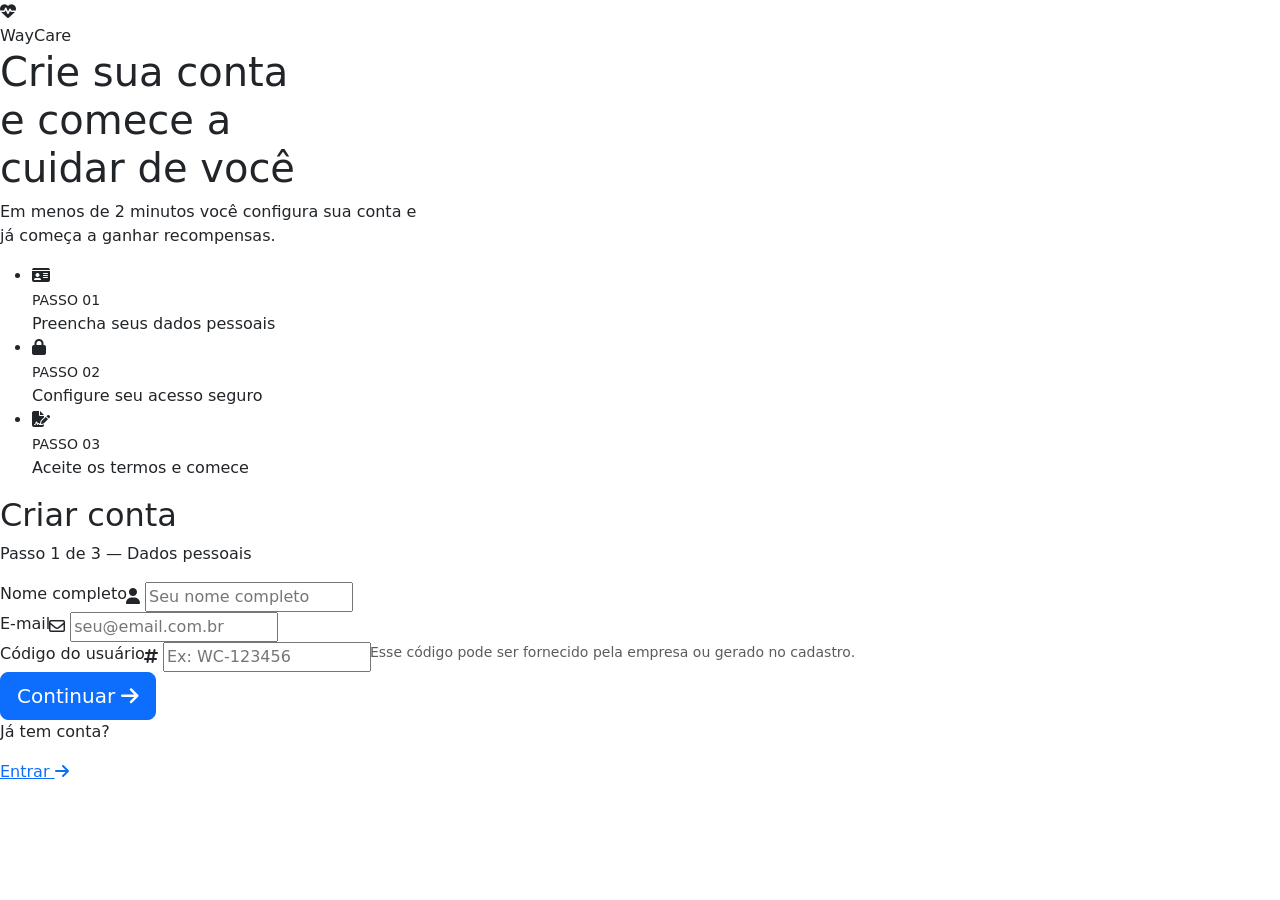
==== pages/cadastro.html @ 071fb41e "feat: adiciona páginas de login e cadastro" ====
<!DOCTYPE html>
<html lang="pt-BR">
<head>
    <meta charset="UTF-8" />
    <meta name="viewport" content="width=device-width, initial-scale=1.0" />
    <title>WayCare — Criar conta</title>

    <link rel="preconnect" href="https://fonts.googleapis.com" />
    <link rel="preconnect" href="https://fonts.gstatic.com" crossorigin />
    <link href="https://fonts.googleapis.com/css2?family=Roboto:wght@400;500;700&display=swap" rel="stylesheet" />

    <link href="https://cdn.jsdelivr.net/npm/bootstrap@5.3.3/dist/css/bootstrap.min.css" rel="stylesheet" />
    <link rel="stylesheet" href="https://cdnjs.cloudflare.com/ajax/libs/font-awesome/6.5.0/css/all.min.css" />

    <link rel="stylesheet" href="css/global.css" />
    <link rel="stylesheet" href="css/auth.css" />
</head>
<body class="auth-body">
    <div class="auth-layout">
        <!-- PAINEL ESQUERDO -->
        <aside class="auth-hero">
            <!-- Logo -->
            <div class="auth-hero-logo">
                <div class="auth-logo-icon">
                    <i class="fa-solid fa-heart-pulse"></i>
                </div>
                <div class="auth-logo-text">
                    <span class="auth-logo-name">WayCare</span>
                </div>
            </div>
            <!-- Conteúdo área verde -->
            <div class="auth-hero-content">
                <h1 class="auth-hero-title">
                    Crie sua conta<br>
                    e comece a<br>
                    cuidar de você
                </h1>
                <p class="auth-hero-subtitle">
                    Em menos de 2 minutos você configura sua conta e<br>
                    já começa a ganhar recompensas.
                </p>

                <ul class="auth-hero-features auth-steps">
                    <li class="active">
                        <div class="auth-feature-icon">
                            <i class="fa-solid fa-id-card"></i>
                        </div>
                        <span>
                            <small>PASSO 01</small><br>
                            Preencha seus dados pessoais
                        </span>
                    </li>
                    <li>
                        <div class="auth-feature-icon">
                            <i class="fa-solid fa-lock"></i>
                        </div>
                        <span>
                            <small>PASSO 02</small><br>
                            Configure seu acesso seguro
                        </span>
                    </li>
                    <li>
                        <div class="auth-feature-icon">
                            <i class="fa-solid fa-file-signature"></i>
                        </div>
                        <span>
                            <small>PASSO 03</small><br>
                            Aceite os termos e comece
                        </span>
                    </li>
                </ul>
            </div>
            <!-- Círculos decorativos -->
            <div class="auth-hero-circle auth-hero-circle--1"></div>
            <div class="auth-hero-circle auth-hero-circle--2"></div>
        </aside>

        <!-- FORMULÁRIO -->
        <main class="auth-form-panel">
            <div class="auth-form-wrapper">

                <div class="auth-form-header">
                    <h2 class="auth-form-title">Criar conta</h2>
                    <p class="auth-form-subtitle">Passo 1 de 3 — Dados pessoais</p>
                </div>
                <!-- Barra de progresso -->
                <div class="auth-progress">
                    <div class="auth-progress-bar active"></div>
                    <div class="auth-progress-bar"></div>
                    <div class="auth-progress-bar"></div>
                </div>
                <form class="auth-form" novalidate>
                    <!-- Nome completo -->
                    <div class="input-group">
                        <label class="input-label" for="cadastro-nome">Nome completo</label>
                        <div class="input-icon-wrapper">
                            <i class="fa-solid fa-user input-icon"></i>
                            <input type="text" id="cadastro-nome" class="input-field input-with-icon"
                                placeholder="Seu nome completo" autocomplete="name" required />
                        </div>
                    </div>
                    <!-- E-mail -->
                    <div class="input-group">
                        <label class="input-label" for="cadastro-email">E-mail</label>
                        <div class="input-icon-wrapper">
                            <i class="fa-regular fa-envelope input-icon"></i>
                            <input type="email" id="cadastro-email" class="input-field input-with-icon"
                                placeholder="seu@email.com.br" autocomplete="email" required />
                        </div>
                    </div>
                    <!-- Código do usuário -->
                    <div class="input-group">
                        <label class="input-label" for="cadastro-codigo">Código do usuário</label>
                        <div class="input-icon-wrapper">
                            <i class="fa-solid fa-hashtag input-icon"></i>
                            <input type="text" id="cadastro-codigo" class="input-field input-with-icon"
                                placeholder="Ex: WC-123456" required />
                        </div>
                        <small class="text-muted text-sm">
                            Esse código pode ser fornecido pela empresa ou gerado no cadastro.
                        </small>
                    </div>
                    <!-- Botão continuar -->
                    <button type="submit" class="btn btn-primary btn-block btn-lg auth-submit-btn">
                        Continuar
                        <i class="fa-solid fa-arrow-right"></i>
                    </button>
                    <!-- Link login -->
                    <div class="auth-footer-text">
                        <p>Já tem conta?</p>
                        <a href="login.html" class="auth-link auth-link-bold">
                            Entrar
                            <i class="fa-solid fa-arrow-right"></i>
                        </a>
                    </div>
                </form>
            </div>
        </main>
    </div>

    <script src="https://cdn.jsdelivr.net/npm/bootstrap@5.3.3/dist/js/bootstrap.bundle.min.js"></script>
</body>
</html>
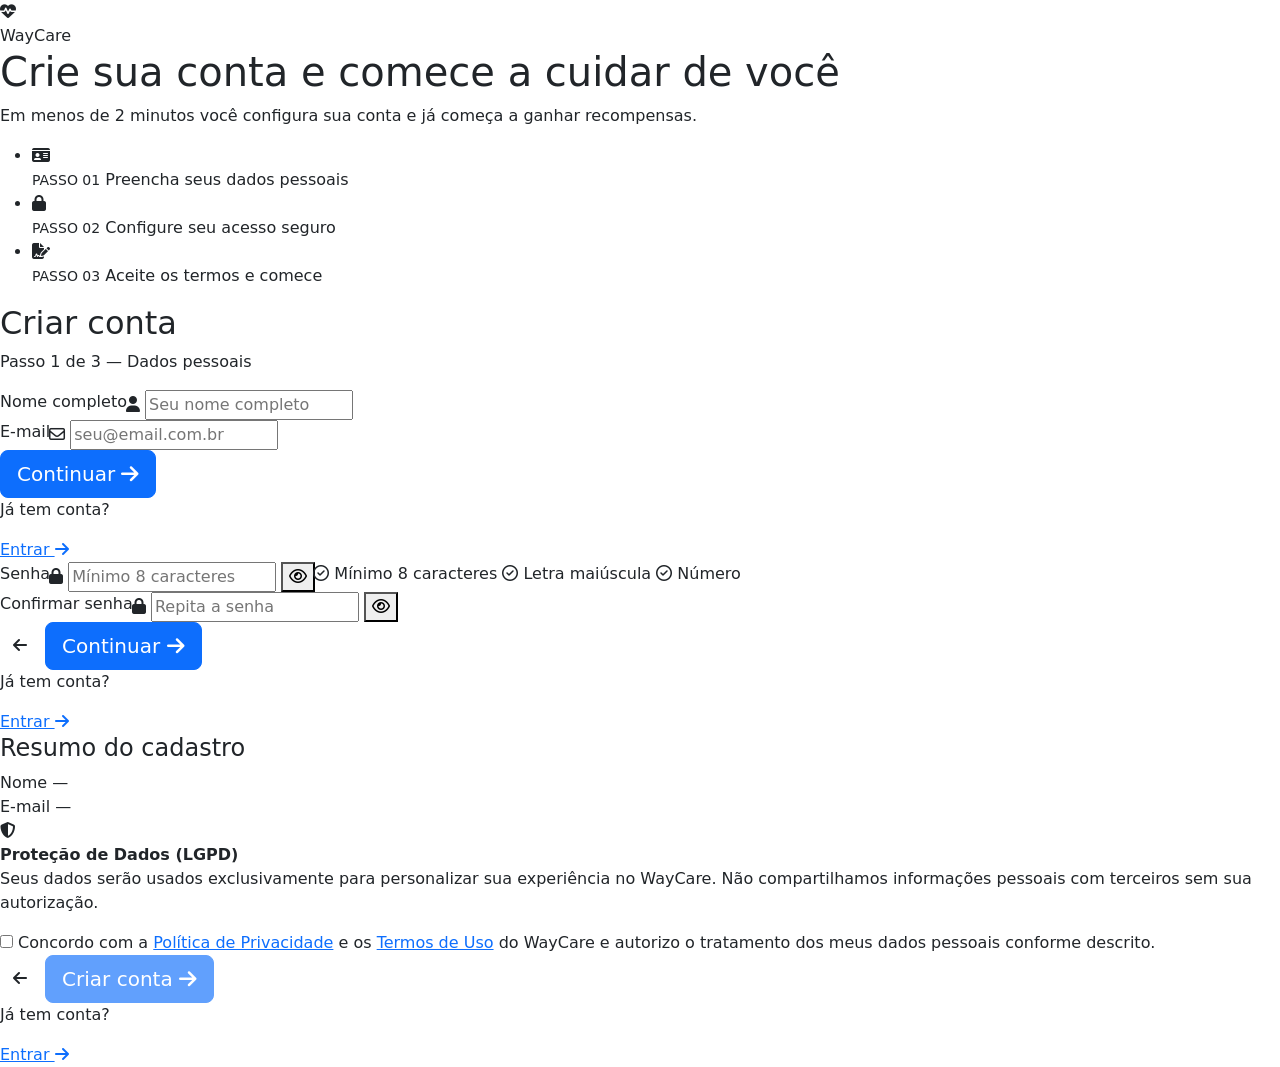
==== commit d47d476b: "feat: adiciona fluxo completo de cadastro com 3 passos" ====
--- a/pages/cadastro.html
+++ b/pages/cadastro.html
@@ -31,42 +31,40 @@
             <!-- Conteúdo área verde -->
             <div class="auth-hero-content">
                 <h1 class="auth-hero-title">
-                    Crie sua conta<br>
-                    e comece a<br>
-                    cuidar de você
+                    Crie sua conta e comece a cuidar de você
                 </h1>
                 <p class="auth-hero-subtitle">
-                    Em menos de 2 minutos você configura sua conta e<br>
-                    já começa a ganhar recompensas.
+                    Em menos de 2 minutos você configura sua conta e já começa a ganhar recompensas.
                 </p>
 
+                <!-- Passos no painel esquerdo -->
                 <ul class="auth-hero-features auth-steps">
-                    <li class="active">
+                    <li class="auth-step-item active" id="hero-step-1">
                         <div class="auth-feature-icon">
                             <i class="fa-solid fa-id-card"></i>
                         </div>
-                        <span>
-                            <small>PASSO 01</small><br>
-                            Preencha seus dados pessoais
-                        </span>
+                        <div class="auth-step-text">
+                            <small>PASSO 01</small>
+                            <span>Preencha seus dados pessoais</span>
+                        </div>
                     </li>
-                    <li>
+                    <li class="auth-step-item" id="hero-step-2">
                         <div class="auth-feature-icon">
                             <i class="fa-solid fa-lock"></i>
                         </div>
-                        <span>
-                            <small>PASSO 02</small><br>
-                            Configure seu acesso seguro
-                        </span>
+                        <div class="auth-step-text">
+                            <small>PASSO 02</small>
+                            <span>Configure seu acesso seguro</span>
+                        </div>
                     </li>
-                    <li>
+                    <li class="auth-step-item" id="hero-step-3">
                         <div class="auth-feature-icon">
                             <i class="fa-solid fa-file-signature"></i>
                         </div>
-                        <span>
-                            <small>PASSO 03</small><br>
-                            Aceite os termos e comece
-                        </span>
+                        <div class="auth-step-text">
+                            <small>PASSO 03</small>
+                            <span>Aceite os termos e comece</span>
+                        </div>
                     </li>
                 </ul>
             </div>
@@ -79,65 +77,330 @@
         <main class="auth-form-panel">
             <div class="auth-form-wrapper">
 
+                <!-- Cabeçalho dinâmico -->
                 <div class="auth-form-header">
                     <h2 class="auth-form-title">Criar conta</h2>
-                    <p class="auth-form-subtitle">Passo 1 de 3 — Dados pessoais</p>
+                    <p class="auth-form-subtitle" id="step-subtitle">Passo 1 de 3 — Dados pessoais</p>
                 </div>
                 <!-- Barra de progresso -->
                 <div class="auth-progress">
-                    <div class="auth-progress-bar active"></div>
-                    <div class="auth-progress-bar"></div>
-                    <div class="auth-progress-bar"></div>
-                </div>
-                <form class="auth-form" novalidate>
-                    <!-- Nome completo -->
+                    <div class="auth-progress-bar active" id="progress-1"></div>
+                    <div class="auth-progress-bar" id="progress-2"></div>
+                    <div class="auth-progress-bar" id="progress-3"></div>
+                </div>
+
+                <!-- PASSO 1 - Dados pessoais -->
+                <div class="cadastro-step active" id="step-1">
+                    <!-- Input de nome -->
                     <div class="input-group">
                         <label class="input-label" for="cadastro-nome">Nome completo</label>
                         <div class="input-icon-wrapper">
                             <i class="fa-solid fa-user input-icon"></i>
                             <input type="text" id="cadastro-nome" class="input-field input-with-icon"
-                                placeholder="Seu nome completo" autocomplete="name" required />
-                        </div>
-                    </div>
-                    <!-- E-mail -->
+                                placeholder="Seu nome completo" autocomplete="name" />
+                        </div>
+                    </div>
+                    <!-- Input de e-mail -->
                     <div class="input-group">
                         <label class="input-label" for="cadastro-email">E-mail</label>
                         <div class="input-icon-wrapper">
                             <i class="fa-regular fa-envelope input-icon"></i>
                             <input type="email" id="cadastro-email" class="input-field input-with-icon"
-                                placeholder="seu@email.com.br" autocomplete="email" required />
-                        </div>
-                    </div>
-                    <!-- Código do usuário -->
-                    <div class="input-group">
-                        <label class="input-label" for="cadastro-codigo">Código do usuário</label>
-                        <div class="input-icon-wrapper">
-                            <i class="fa-solid fa-hashtag input-icon"></i>
-                            <input type="text" id="cadastro-codigo" class="input-field input-with-icon"
-                                placeholder="Ex: WC-123456" required />
-                        </div>
-                        <small class="text-muted text-sm">
-                            Esse código pode ser fornecido pela empresa ou gerado no cadastro.
-                        </small>
-                    </div>
-                    <!-- Botão continuar -->
-                    <button type="submit" class="btn btn-primary btn-block btn-lg auth-submit-btn">
+                                placeholder="seu@email.com.br" autocomplete="email" />
+                        </div>
+                    </div>
+
+                    <button type="button" class="btn btn-primary btn-block btn-lg auth-submit-btn" id="btn-step-1">
                         Continuar
                         <i class="fa-solid fa-arrow-right"></i>
                     </button>
-                    <!-- Link login -->
+
                     <div class="auth-footer-text">
                         <p>Já tem conta?</p>
                         <a href="login.html" class="auth-link auth-link-bold">
-                            Entrar
+                            Entrar <i class="fa-solid fa-arrow-right"></i>
+                        </a>
+                    </div>
+
+                </div>
+
+                <!-- PASSO 2 - Acesso seguro -->
+                <div class="cadastro-step" id="step-2">
+
+                    <!-- Input de senha -->
+                    <div class="input-group">
+                        <label class="input-label" for="cadastro-senha">Senha</label>
+                        <div class="input-icon-wrapper">
+                            <i class="fa-solid fa-lock input-icon"></i>
+                            <input type="password" id="cadastro-senha"
+                                class="input-field input-with-icon input-with-icon-right"
+                                placeholder="Mínimo 8 caracteres" autocomplete="new-password" />
+                            <button type="button" class="input-toggle-password" aria-label="Mostrar senha">
+                                <i class="fa-regular fa-eye"></i>
+                            </button>
+                        </div>
+
+                        <!-- Indicador de força da senha -->
+                        <div class="password-strength">
+                            <div class="password-strength-bars">
+                                <div class="strength-bar" id="bar-1"></div>
+                                <div class="strength-bar" id="bar-2"></div>
+                                <div class="strength-bar" id="bar-3"></div>
+                            </div>
+                            <span class="password-strength-label" id="strength-label"></span>
+                        </div>
+
+                        <!-- Critérios da senha -->
+                        <div class="password-criteria">
+                            <span class="criteria-item" id="criteria-length">
+                                <i class="fa-regular fa-circle-check"></i> Mínimo 8 caracteres
+                            </span>
+                            <span class="criteria-item" id="criteria-upper">
+                                <i class="fa-regular fa-circle-check"></i> Letra maiúscula
+                            </span>
+                            <span class="criteria-item" id="criteria-number">
+                                <i class="fa-regular fa-circle-check"></i> Número
+                            </span>
+                        </div>
+                    </div>
+
+                    <!-- Input de confirmação de senha -->
+                    <div class="input-group">
+                        <label class="input-label" for="cadastro-confirma-senha">Confirmar senha</label>
+                        <div class="input-icon-wrapper">
+                            <i class="fa-solid fa-lock input-icon"></i>
+                            <input type="password" id="cadastro-confirma-senha"
+                                class="input-field input-with-icon input-with-icon-right"
+                                placeholder="Repita a senha" autocomplete="new-password" />
+                            <button type="button" class="input-toggle-password" aria-label="Mostrar senha">
+                                <i class="fa-regular fa-eye"></i>
+                            </button>
+                        </div>
+                        <span class="password-match-msg" id="match-msg"></span>
+                    </div>
+
+                    <div class="auth-btn-row">
+                        <button type="button" class="btn btn-ghost auth-back-btn" id="btn-back-1">
+                            <i class="fa-solid fa-arrow-left"></i>
+                        </button>
+                        <button type="button" class="btn btn-primary btn-lg auth-submit-btn auth-submit-flex"
+                            id="btn-step-2">
+                            Continuar
                             <i class="fa-solid fa-arrow-right"></i>
+                        </button>
+                    </div>
+
+                    <div class="auth-footer-text">
+                        <p>Já tem conta?</p>
+                        <a href="login.html" class="auth-link auth-link-bold">
+                            Entrar <i class="fa-solid fa-arrow-right"></i>
                         </a>
                     </div>
-                </form>
+
+                </div>
+
+                <!-- PASSO 3 - Confirmação e LGPD -->
+                <div class="cadastro-step" id="step-3">
+
+                    <!-- Resumo dos dados -->
+                    <div class="cadastro-resumo">
+                        <h4 class="cadastro-resumo-title">Resumo do cadastro</h4>
+                        <div class="resumo-row">
+                            <span class="resumo-label">Nome</span>
+                            <span class="resumo-value" id="resumo-nome">—</span>
+                        </div>
+                        <div class="resumo-row">
+                            <span class="resumo-label">E-mail</span>
+                            <span class="resumo-value" id="resumo-email">—</span>
+                        </div>
+                    </div>
+
+                    <!-- Aviso LGPD -->
+                    <div class="cadastro-lgpd">
+                        <div class="lgpd-icon">
+                            <i class="fa-solid fa-shield-halved"></i>
+                        </div>
+                        <div class="lgpd-text">
+                            <strong>Proteção de Dados (LGPD)</strong>
+                            <p>Seus dados serão usados exclusivamente para personalizar sua experiência no WayCare.
+                                Não compartilhamos informações pessoais com terceiros sem sua autorização.</p>
+                        </div>
+                    </div>
+
+                    <!-- Checkbox de aceite -->
+                    <label class="checkbox-group">
+                        <input type="checkbox" id="aceite-termos" />
+                        <span class="text-sm">
+                            Concordo com a <a href="#" class="auth-link">Política de Privacidade</a>
+                            e os <a href="#" class="auth-link">Termos de Uso</a>
+                            do WayCare e autorizo o tratamento dos meus dados pessoais conforme descrito.
+                        </span>
+                    </label>
+
+                    <div class="auth-btn-row">
+                        <button type="button" class="btn btn-ghost auth-back-btn" id="btn-back-2">
+                            <i class="fa-solid fa-arrow-left"></i>
+                        </button>
+                        <button type="button" class="btn btn-primary btn-lg auth-submit-btn auth-submit-flex"
+                            id="btn-criar-conta" disabled>
+                            Criar conta
+                            <i class="fa-solid fa-arrow-right"></i>
+                        </button>
+                    </div>
+
+                    <div class="auth-footer-text">
+                        <p>Já tem conta?</p>
+                        <a href="login.html" class="auth-link auth-link-bold">
+                            Entrar <i class="fa-solid fa-arrow-right"></i>
+                        </a>
+                    </div>
+                </div>
             </div>
         </main>
     </div>
 
     <script src="https://cdn.jsdelivr.net/npm/bootstrap@5.3.3/dist/js/bootstrap.bundle.min.js"></script>
+    <script>
+        // Subtítulos de cada passo
+        const subtitles = [
+            'Passo 1 de 3 — Dados pessoais',
+            'Passo 2 de 3 — Acesso',
+            'Passo 3 de 3 — Confirmação'
+        ];
+
+        // Navega entre os passos
+        function irParaPasso(de, para) {
+            document.getElementById(`step-${de}`).classList.remove('active');
+            document.getElementById(`step-${para}`).classList.add('active');
+
+            document.getElementById('step-subtitle').textContent = subtitles[para - 1];
+
+            // Atualiza as barras de progresso
+            for (let i = 1; i <= 3; i++) {
+                const bar = document.getElementById(`progress-${i}`);
+                i <= para ? bar.classList.add('active') : bar.classList.remove('active');
+            }
+
+            // Atualiza os passos no painel esquerdo
+            for (let i = 1; i <= 3; i++) {
+                const heroStep = document.getElementById(`hero-step-${i}`);
+                i <= para ? heroStep.classList.add('active') : heroStep.classList.remove('active');
+            }
+        }
+
+        // Passo 1 -> 2
+        document.getElementById('btn-step-1').addEventListener('click', () => {
+            const nome = document.getElementById('cadastro-nome').value.trim();
+            const email = document.getElementById('cadastro-email').value.trim();
+            if (!nome || !email) {
+                alert('Por favor, preencha todos os campos.');
+                return;
+            }
+            irParaPasso(1, 2);
+        });
+
+        // Passo 2 -> 3
+        document.getElementById('btn-step-2').addEventListener('click', () => {
+            const senha = document.getElementById('cadastro-senha').value;
+            const confirma = document.getElementById('cadastro-confirma-senha').value;
+            if (senha.length < 8) {
+                alert('A senha deve ter no mínimo 8 caracteres.');
+                return;
+            }
+            if (senha !== confirma) {
+                alert('As senhas não coincidem.');
+                return;
+            }
+
+            // Preenche o resumo com os dados do passo 1
+            document.getElementById('resumo-nome').textContent =
+                document.getElementById('cadastro-nome').value.trim();
+            document.getElementById('resumo-email').textContent =
+                document.getElementById('cadastro-email').value.trim();
+
+            irParaPasso(2, 3);
+        });
+
+        // Voltar: passo 2 -> 1
+        document.getElementById('btn-back-1').addEventListener('click', () => {
+            irParaPasso(2, 1);
+        });
+
+        // Voltar: passo 3 -> 2
+        document.getElementById('btn-back-2').addEventListener('click', () => {
+            irParaPasso(3, 2);
+        });
+
+        // Toggle visibilidade das senhas
+        document.querySelectorAll('.input-toggle-password').forEach(btn => {
+            btn.addEventListener('click', () => {
+                const input = btn.closest('.input-icon-wrapper').querySelector('input');
+                const icon = btn.querySelector('i');
+                if (input.type === 'password') {
+                    input.type = 'text';
+                    icon.classList.replace('fa-eye', 'fa-eye-slash');
+                } else {
+                    input.type = 'password';
+                    icon.classList.replace('fa-eye-slash', 'fa-eye');
+                }
+            });
+        });
+
+        // Indicador de força da senha
+        document.getElementById('cadastro-senha').addEventListener('input', function () {
+            const val = this.value;
+            const temTamanho = val.length >= 8;
+            const temMaiuscula = /[A-Z]/.test(val);
+            const temNumero = /[0-9]/.test(val);
+
+            atualizarCriteria('criteria-length', temTamanho);
+            atualizarCriteria('criteria-upper', temMaiuscula);
+            atualizarCriteria('criteria-number', temNumero);
+
+            const pontos = [temTamanho, temMaiuscula, temNumero].filter(Boolean).length;
+            const labels = ['', 'Fraca', 'Média', 'Forte'];
+            const classes = ['', 'weak', 'medium', 'strong'];
+
+            document.getElementById('strength-label').textContent = pontos > 0 ? labels[pontos] : '';
+
+            for (let i = 1; i <= 3; i++) {
+                const bar = document.getElementById(`bar-${i}`);
+                bar.className = 'strength-bar';
+                if (i <= pontos) bar.classList.add(classes[pontos]);
+            }
+        });
+
+        function atualizarCriteria(id, valido) {
+            const el = document.getElementById(id);
+            const icon = el.querySelector('i');
+            if (valido) {
+                el.classList.add('valid');
+                icon.className = 'fa-solid fa-circle-check';
+            } else {
+                el.classList.remove('valid');
+                icon.className = 'fa-regular fa-circle-check';
+            }
+        }
+
+        // Verificar se senhas coincidem
+        document.getElementById('cadastro-confirma-senha').addEventListener('input', function () {
+            const senha = document.getElementById('cadastro-senha').value;
+            const msg = document.getElementById('match-msg');
+            if (this.value && this.value === senha) {
+                msg.textContent = '✓ Senhas coincidem';
+                msg.className = 'password-match-msg match-ok';
+            } else if (this.value) {
+                msg.textContent = '✗ Senhas não coincidem';
+                msg.className = 'password-match-msg match-error';
+            } else {
+                msg.textContent = '';
+            }
+        });
+
+        // Habilita botão criar conta só com checkbox marcado
+        document.getElementById('aceite-termos').addEventListener('change', function () {
+            document.getElementById('btn-criar-conta').disabled = !this.checked;
+        });
+    </script>
 </body>
 </html>
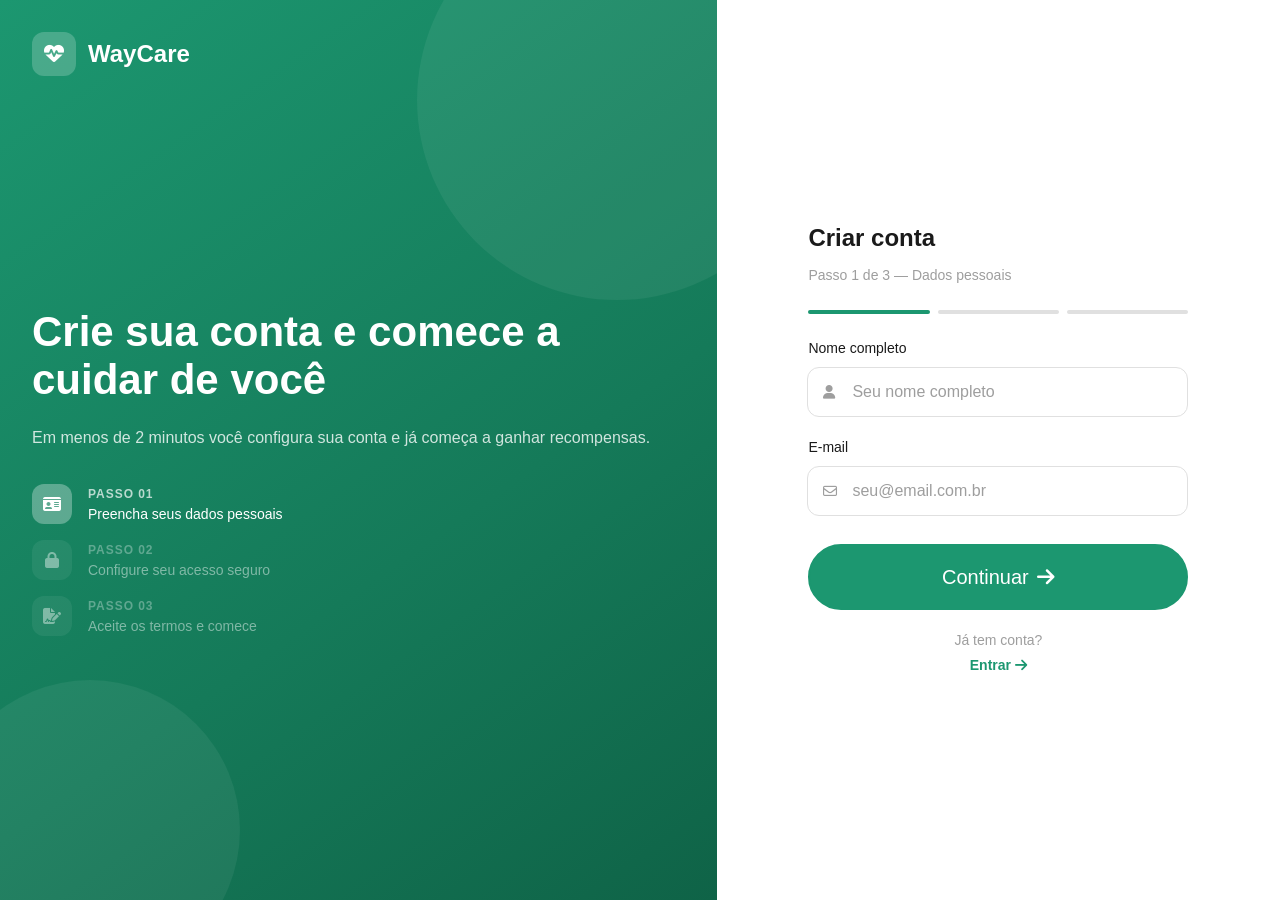
==== commit c0f8bcbf: "fix: corrige chamada do css das páginas de login e cadastro" ====
--- a/pages/cadastro.html
+++ b/pages/cadastro.html
@@ -12,8 +12,8 @@
     <link href="https://cdn.jsdelivr.net/npm/bootstrap@5.3.3/dist/css/bootstrap.min.css" rel="stylesheet" />
     <link rel="stylesheet" href="https://cdnjs.cloudflare.com/ajax/libs/font-awesome/6.5.0/css/all.min.css" />
 
-    <link rel="stylesheet" href="css/global.css" />
-    <link rel="stylesheet" href="css/auth.css" />
+    <link rel="stylesheet" href="../css/global.css" />
+    <link rel="stylesheet" href="../css/auth.css" />
 </head>
 <body class="auth-body">
     <div class="auth-layout">
--- a/css/global.css
+++ b/css/global.css
@@ -0,0 +1,708 @@
+/* WAYCARE — Global CSS
+   Design System: variáveis, reset, tipografia e componentes */
+
+/* 1. VARIÁVEIS (Design System) */
+:root {
+  /* Cores principais */
+  --color-primary: #1c9770;
+  --color-primary-dark: #157a59;
+  --color-primary-light: #e8f5f1;
+
+  --color-secondary: #93CB52;
+  --color-accent-1: #7AD180;
+  --color-accent-2: #7AD1C3;
+
+  /* Neutros */
+  --color-white: #ffffff;
+  --color-bg: #f5f5f5;
+  --color-surface: #ffffff;
+  --color-border: #e0e0e0;
+
+  --color-text-primary: #1a1a1a;
+  --color-text-secondary: #555555;
+  --color-text-muted: #9e9e9e;
+
+  /* Feedback */
+  --color-success: #1c9770;
+  --color-warning: #f5a623;
+  --color-error: #e53935;
+  --color-info: #2196f3;
+
+  /* Health Coins */
+  --color-hc: #f5a623;
+
+  /* Tipografia */
+  --font-primary: 'Roboto', sans-serif;
+  --font-size-xs: 12px;
+  --font-size-sm: 14px;
+  --font-size-base: 16px;
+  --font-size-md: 20px;
+  --font-size-lg: 24px;
+  --font-size-xl: 32px;
+
+  --font-weight-regular: 400;
+  --font-weight-medium: 500;
+  --font-weight-bold: 700;
+
+  --line-height-tight: 1.2;
+  --line-height-base: 1.5;
+  --line-height-loose: 1.75;
+
+  /* Espaçamento */
+  --space-1: 4px;
+  --space-2: 8px;
+  --space-3: 12px;
+  --space-4: 16px;
+  --space-5: 20px;
+  --space-6: 24px;
+  --space-8: 32px;
+  --space-10: 40px;
+  --space-12: 48px;
+  --space-16: 64px;
+
+  /* Bordas */
+  --radius-sm: 6px;
+  --radius-md: 12px;
+  --radius-lg: 16px;
+  --radius-xl: 24px;
+  --radius-full: 9999px;
+
+  /* Sombras */
+  --shadow-sm: 0 1px 3px rgba(0,0,0,0.08);
+  --shadow-md: 0 4px 12px rgba(0,0,0,0.10);
+  --shadow-lg: 0 8px 24px rgba(0,0,0,0.12);
+
+  /* Transições */
+  --transition-fast: 0.15s ease;
+  --transition-normal: 0.25s ease;
+  --transition-slow: 0.4s ease;
+
+  /* Layout */
+  --sidebar-width: 220px;
+  --topbar-height: 64px;
+  --content-max: 1200px;
+}
+
+/* RESET & BASE */
+
+*, *::before, *::after {
+  box-sizing: border-box;
+  margin: 0;
+  padding: 0;
+}
+
+html {
+  font-size: var(--font-size-base);
+  scroll-behavior: smooth;
+  -webkit-text-size-adjust: 100%;
+}
+
+body {
+  font-family: var(--font-primary);
+  font-size: var(--font-size-base);
+  font-weight: var(--font-weight-regular);
+  color: var(--color-text-primary);
+  background-color: var(--color-bg);
+  line-height: var(--line-height-base);
+  -webkit-font-smoothing: antialiased;
+  -moz-osx-font-smoothing: grayscale;
+}
+
+a {
+  color: var(--color-primary);
+  text-decoration: none;
+  transition: color var(--transition-fast);
+}
+
+a:hover {
+  color: var(--color-primary-dark);
+}
+
+img, svg {
+  display: block;
+  max-width: 100%;
+}
+
+ul, ol {
+  list-style: none;
+}
+
+button, input, select, textarea {
+  font-family: inherit;
+  font-size: inherit;
+  outline: none;
+  border: none;
+  background: none;
+}
+
+button {
+  cursor: pointer;
+}
+
+/* TIPOGRAFIA */
+
+h1 { font-size: var(--font-size-xl);  font-weight: var(--font-weight-bold); line-height: var(--line-height-tight); }
+h2 { font-size: var(--font-size-lg);  font-weight: var(--font-weight-bold); line-height: var(--line-height-tight); }
+h3 { font-size: var(--font-size-md);  font-weight: var(--font-weight-bold); line-height: var(--line-height-tight); }
+h4 { font-size: var(--font-size-base);font-weight: var(--font-weight-bold); }
+h5 { font-size: var(--font-size-sm);  font-weight: var(--font-weight-medium); }
+
+p  { line-height: var(--line-height-base); color: var(--color-text-secondary); }
+
+.text-xs     { font-size: var(--font-size-xs); }
+.text-sm     { font-size: var(--font-size-sm); }
+.text-base   { font-size: var(--font-size-base); }
+.text-md     { font-size: var(--font-size-md); }
+.text-lg     { font-size: var(--font-size-lg); }
+.text-xl     { font-size: var(--font-size-xl); }
+
+.text-primary   { color: var(--color-primary); }
+.text-secondary { color: var(--color-text-secondary); }
+.text-muted     { color: var(--color-text-muted); }
+.text-white     { color: var(--color-white); }
+.text-warning   { color: var(--color-warning); }
+.text-error     { color: var(--color-error); }
+
+.font-regular { font-weight: var(--font-weight-regular); }
+.font-medium  { font-weight: var(--font-weight-medium); }
+.font-bold    { font-weight: var(--font-weight-bold); }
+
+/* LAYOUT UTILITÁRIOS */
+
+.container {
+  width: 100%;
+  max-width: var(--content-max);
+  margin: 0 auto;
+  padding: 0 var(--space-4);
+}
+
+.flex        { display: flex; }
+.flex-col    { flex-direction: column; }
+.items-center{ align-items: center; }
+.items-start { align-items: flex-start; }
+.justify-center  { justify-content: center; }
+.justify-between { justify-content: space-between; }
+.justify-end     { justify-content: flex-end; }
+.gap-1 { gap: var(--space-1); }
+.gap-2 { gap: var(--space-2); }
+.gap-3 { gap: var(--space-3); }
+.gap-4 { gap: var(--space-4); }
+.gap-6 { gap: var(--space-6); }
+.gap-8 { gap: var(--space-8); }
+
+.grid-2 { display: grid; grid-template-columns: repeat(2, 1fr); gap: var(--space-4); }
+.grid-3 { display: grid; grid-template-columns: repeat(3, 1fr); gap: var(--space-4); }
+
+.w-full  { width: 100%; }
+.h-full  { height: 100%; }
+
+/* COMPONENTES REUTILIZÁVEIS */
+
+/* Botões */
+.btn {
+  display: inline-flex;
+  align-items: center;
+  justify-content: center;
+  gap: var(--space-2);
+  padding: var(--space-3) var(--space-6);
+  border-radius: var(--radius-full);
+  font-weight: var(--font-weight-medium);
+  font-size: var(--font-size-base);
+  transition: all var(--transition-normal);
+  cursor: pointer;
+  white-space: nowrap;
+  min-height: 44px;
+}
+
+.btn-primary {
+  background-color: var(--color-primary);
+  color: var(--color-white);
+  border: 2px solid var(--color-primary);
+}
+
+.btn-primary:hover {
+  background-color: var(--color-primary-dark);
+  border-color: var(--color-primary-dark);
+  transform: translateY(-1px);
+  box-shadow: var(--shadow-md);
+}
+
+.btn-secondary {
+  background-color: transparent;
+  color: var(--color-primary);
+  border: 2px solid var(--color-primary);
+}
+
+.btn-secondary:hover {
+  background-color: var(--color-primary-light);
+}
+
+.btn-ghost {
+  background-color: transparent;
+  color: var(--color-text-secondary);
+  border: 2px solid var(--color-border);
+}
+
+.btn-ghost:hover {
+  background-color: var(--color-bg);
+  border-color: var(--color-text-secondary);
+}
+
+.btn-warning {
+  background-color: var(--color-warning);
+  color: var(--color-white);
+  border: 2px solid var(--color-warning);
+}
+
+.btn-warning:hover {
+  opacity: 0.9;
+  transform: translateY(-1px);
+}
+
+.btn-sm {
+  padding: var(--space-2) var(--space-4);
+  font-size: var(--font-size-sm);
+  min-height: 36px;
+}
+
+.btn-lg {
+  padding: var(--space-4) var(--space-8);
+  font-size: var(--font-size-md);
+}
+
+.btn-block {
+  width: 100%;
+}
+
+.btn:disabled {
+  opacity: 0.5;
+  cursor: not-allowed;
+  transform: none;
+}
+
+/* Cards */
+.card {
+  background-color: var(--color-surface);
+  border-radius: var(--radius-lg);
+  padding: var(--space-6);
+  box-shadow: var(--shadow-sm);
+  border: 1px solid var(--color-border);
+  transition: box-shadow var(--transition-normal);
+}
+
+.card:hover {
+  box-shadow: var(--shadow-md);
+}
+
+.card-mission {
+  background-color: var(--color-surface);
+  border-radius: var(--radius-lg);
+  padding: var(--space-5);
+  box-shadow: var(--shadow-sm);
+  border: 1px solid var(--color-border);
+  transition: all var(--transition-normal);
+}
+
+.card-mission.in-progress {
+  border-color: var(--color-warning);
+  background-color: #fffbf2;
+}
+
+.card-mission.completed {
+  border-color: var(--color-accent-1);
+  background-color: var(--color-primary-light);
+}
+
+/* Badges - Tags */
+.badge {
+  display: inline-flex;
+  align-items: center;
+  padding: var(--space-1) var(--space-3);
+  border-radius: var(--radius-full);
+  font-size: var(--font-size-xs);
+  font-weight: var(--font-weight-medium);
+  white-space: nowrap;
+}
+
+.badge-primary   { background-color: var(--color-primary-light); color: var(--color-primary); }
+.badge-secondary { background-color: #f0f8e8; color: #5a8a2a; }
+.badge-warning   { background-color: #fff3e0; color: #e65100; }
+.badge-info      { background-color: #e3f2fd; color: #1565c0; }
+.badge-error     { background-color: #ffebee; color: var(--color-error); }
+.badge-muted     { background-color: var(--color-bg); color: var(--color-text-muted); }
+
+/* Progress Bar */
+.progress-bar {
+  width: 100%;
+  height: 8px;
+  background-color: var(--color-border);
+  border-radius: var(--radius-full);
+  overflow: hidden;
+}
+
+.progress-fill {
+  height: 100%;
+  border-radius: var(--radius-full);
+  background-color: var(--color-primary);
+  transition: width var(--transition-slow);
+}
+
+.progress-fill.warning { background-color: var(--color-warning); }
+.progress-fill.success { background-color: var(--color-accent-1); }
+
+/* Health Coins chip */
+.hc-chip {
+  display: inline-flex;
+  align-items: center;
+  gap: var(--space-1);
+  background-color: #fff8ec;
+  color: var(--color-hc);
+  font-weight: var(--font-weight-bold);
+  font-size: var(--font-size-sm);
+  padding: var(--space-2) var(--space-3);
+  border-radius: var(--radius-full);
+}
+
+.hc-chip .hc-icon {
+  width: 16px;
+  height: 16px;
+  border-radius: 50%;
+  background-color: var(--color-hc);
+  display: inline-block;
+}
+
+/* Inputs */
+.input-group {
+  display: flex;
+  flex-direction: column;
+  gap: var(--space-2);
+}
+
+.input-label {
+  font-size: var(--font-size-sm);
+  font-weight: var(--font-weight-medium);
+  color: var(--color-text-primary);
+}
+
+.input-field {
+  width: 100%;
+  padding: var(--space-3) var(--space-4);
+  border: 1.5px solid var(--color-border);
+  border-radius: var(--radius-md);
+  font-size: var(--font-size-base);
+  color: var(--color-text-primary);
+  background-color: var(--color-white);
+  transition: border-color var(--transition-fast);
+  min-height: 44px;
+}
+
+.input-field:focus {
+  border-color: var(--color-primary);
+  box-shadow: 0 0 0 3px rgba(28, 151, 112, 0.12);
+}
+
+.input-field::placeholder {
+  color: var(--color-text-muted);
+}
+
+/* Checkbox */
+.checkbox-group {
+  display: flex;
+  align-items: flex-start;
+  gap: var(--space-3);
+  cursor: pointer;
+}
+
+.checkbox-group input[type="checkbox"] {
+  width: 20px;
+  height: 20px;
+  min-width: 20px;
+  border: 2px solid var(--color-border);
+  border-radius: var(--radius-sm);
+  appearance: none;
+  -webkit-appearance: none;
+  cursor: pointer;
+  transition: all var(--transition-fast);
+  background-color: var(--color-white);
+  position: relative;
+}
+
+.checkbox-group input[type="checkbox"]:checked {
+  background-color: var(--color-primary);
+  border-color: var(--color-primary);
+}
+
+.checkbox-group input[type="checkbox"]:checked::after {
+  content: '';
+  position: absolute;
+  left: 5px;
+  top: 2px;
+  width: 6px;
+  height: 10px;
+  border: 2px solid white;
+  border-top: none;
+  border-left: none;
+  transform: rotate(45deg);
+}
+
+/* Divisor */
+.divider {
+  width: 100%;
+  height: 1px;
+  background-color: var(--color-border);
+  margin: var(--space-4) 0;
+}
+
+/* Avatar */
+.avatar {
+  width: 40px;
+  height: 40px;
+  border-radius: 50%;
+  background-color: var(--color-primary);
+  color: var(--color-white);
+  display: flex;
+  align-items: center;
+  justify-content: center;
+  font-weight: var(--font-weight-bold);
+  font-size: var(--font-size-sm);
+  flex-shrink: 0;
+}
+
+.avatar-lg {
+  width: 64px;
+  height: 64px;
+  font-size: var(--font-size-md);
+}
+
+/* Sidebar Layout */
+.app-layout {
+  display: flex;
+  min-height: 100vh;
+}
+
+.sidebar {
+  width: var(--sidebar-width);
+  min-height: 100vh;
+  background-color: var(--color-surface);
+  border-right: 1px solid var(--color-border);
+  display: flex;
+  flex-direction: column;
+  position: fixed;
+  top: 0;
+  left: 0;
+  z-index: 100;
+  padding: var(--space-6) 0;
+}
+
+.sidebar-logo {
+  padding: 0 var(--space-6) var(--space-6);
+  border-bottom: 1px solid var(--color-border);
+  font-size: var(--font-size-lg);
+  font-weight: var(--font-weight-bold);
+  color: var(--color-primary);
+}
+
+.sidebar-nav {
+  flex: 1;
+  padding: var(--space-4) 0;
+}
+
+.nav-item {
+  display: flex;
+  align-items: center;
+  gap: var(--space-3);
+  padding: var(--space-3) var(--space-6);
+  color: var(--color-text-secondary);
+  font-size: var(--font-size-base);
+  font-weight: var(--font-weight-medium);
+  transition: all var(--transition-fast);
+  border-left: 3px solid transparent;
+  cursor: pointer;
+  text-decoration: none;
+}
+
+.nav-item:hover {
+  color: var(--color-primary);
+  background-color: var(--color-primary-light);
+}
+
+.nav-item.active {
+  color: var(--color-primary);
+  background-color: var(--color-primary-light);
+  border-left-color: var(--color-primary);
+}
+
+/* ÍCONES */
+
+.nav-icon {
+  width: 20px;
+  text-align: center;
+  font-size: 18px;
+  flex-shrink: 0;
+}
+
+.sidebar-user {
+  padding: var(--space-4) var(--space-6);
+  border-top: 1px solid var(--color-border);
+  display: flex;
+  align-items: center;
+  gap: var(--space-3);
+}
+
+.sidebar-user-info {
+  display: flex;
+  flex-direction: column;
+}
+
+.sidebar-user-name {
+  font-size: var(--font-size-sm);
+  font-weight: var(--font-weight-bold);
+  color: var(--color-text-primary);
+}
+
+.sidebar-user-level {
+  font-size: var(--font-size-xs);
+  color: var(--color-text-muted);
+}
+
+/* Área do Conteúdo Principal */
+.main-content {
+  flex: 1;
+  margin-left: var(--sidebar-width);
+  padding: var(--space-8);
+  min-height: 100vh;
+  background-color: var(--color-bg);
+}
+
+/* Topbar */
+.topbar {
+  display: flex;
+  align-items: center;
+  justify-content: space-between;
+  margin-bottom: var(--space-8);
+}
+
+.topbar-actions {
+  display: flex;
+  align-items: center;
+  gap: var(--space-4);
+}
+
+/* Notificação badge */
+.notif-btn {
+  position: relative;
+  width: 40px;
+  height: 40px;
+  border-radius: 50%;
+  background-color: var(--color-surface);
+  border: 1px solid var(--color-border);
+  display: flex;
+  align-items: center;
+  justify-content: center;
+  cursor: pointer;
+  transition: all var(--transition-fast);
+}
+
+.notif-btn:hover {
+  background-color: var(--color-bg);
+}
+
+.notif-btn i {
+  font-size: 18px;
+}
+
+.notif-dot {
+  position: absolute;
+  top: 6px;
+  right: 6px;
+  width: 8px;
+  height: 8px;
+  background-color: var(--color-error);
+  border-radius: 50%;
+  border: 2px solid var(--color-white);
+}
+
+/* Botão Flutuante inferior */
+.fab {
+  position: fixed;
+  bottom: var(--space-6);
+  right: var(--space-6);
+  width: 52px;
+  height: 52px;
+  border-radius: 50%;
+  background-color: var(--color-primary);
+  color: var(--color-white);
+  display: flex;
+  align-items: center;
+  justify-content: center;
+  box-shadow: var(--shadow-lg);
+  cursor: pointer;
+  transition: all var(--transition-normal);
+  z-index: 200;
+  border: none;
+}
+
+.fab i {
+  font-size: 22px;
+  font-weight: var(--font-weight-bold);
+}
+
+.fab:hover {
+  background-color: var(--color-primary-dark);
+  transform: scale(1.08);
+}
+
+/* Alerta - Card de Descoberta */
+.alert {
+  border-radius: var(--radius-lg);
+  padding: var(--space-5);
+  display: flex;
+  align-items: flex-start;
+  gap: var(--space-3);
+}
+
+.alert-warning { background-color: #fffde7; border-left: 4px solid var(--color-warning); }
+.alert-success { background-color: var(--color-primary-light); border-left: 4px solid var(--color-primary); }
+.alert-info    { background-color: #e3f2fd; border-left: 4px solid var(--color-info); }
+
+/* SCROLLBAR PERSONALIZADA */
+
+::-webkit-scrollbar { width: 6px; height: 6px; }
+::-webkit-scrollbar-track { background: transparent; }
+::-webkit-scrollbar-thumb { background: var(--color-border); border-radius: var(--radius-full); }
+::-webkit-scrollbar-thumb:hover { background: var(--color-text-muted); }
+
+/* RESPONSIVIDADE */
+
+@media (max-width: 1024px) {
+  :root { --sidebar-width: 200px; }
+  .main-content { padding: var(--space-6); }
+}
+
+@media (max-width: 768px) {
+  .sidebar {
+    transform: translateX(-100%);
+    transition: transform var(--transition-normal);
+  }
+
+  .sidebar.open {
+    transform: translateX(0);
+  }
+
+  .main-content {
+    margin-left: 0;
+    padding: var(--space-4);
+  }
+
+  .grid-2, .grid-3 {
+    grid-template-columns: 1fr;
+  }
+}
+
+@media (max-width: 480px) {
+  :root {
+    --font-size-xl:  24px;
+    --font-size-lg:  20px;
+    --font-size-md:  18px;
+  }
+}
--- a/css/auth.css
+++ b/css/auth.css
@@ -0,0 +1,552 @@
+/* WAYCARE — Auth CSS
+   Estilos para login.html e cadastro.html */
+
+/* Layout tela dividida */
+.auth-body {
+  margin: 0;
+  padding: 0;
+  min-height: 100vh;
+  background-color: var(--color-white);
+}
+
+.auth-layout {
+  display: flex;
+  min-height: 100vh;
+}
+
+/* Painel esquerdo — Verde */
+.auth-hero {
+  width: 56%;
+  min-height: 100vh;
+  background: linear-gradient(145deg, #1c9770 0%, #157a59 60%, #0f6347 100%);
+  display: flex;
+  flex-direction: column;
+  padding: var(--space-8);
+  position: relative;
+  overflow: hidden;
+}
+
+/* Círculos decorativos de fundo */
+.auth-hero-circle {
+  position: absolute;
+  border-radius: 50%;
+  background: rgba(255, 255, 255, 0.06);
+  pointer-events: none;
+}
+
+.auth-hero-circle--1 {
+  width: 400px;
+  height: 400px;
+  top: -100px;
+  right: -100px;
+}
+
+.auth-hero-circle--2 {
+  width: 300px;
+  height: 300px;
+  bottom: -80px;
+  left: -60px;
+}
+
+/* Logo */
+.auth-hero-logo {
+  display: flex;
+  align-items: center;
+  gap: var(--space-3);
+  position: relative;
+  z-index: 1;
+}
+
+.auth-logo-icon {
+  width: 44px;
+  height: 44px;
+  background-color: rgba(255, 255, 255, 0.2);
+  border-radius: var(--radius-md);
+  display: flex;
+  align-items: center;
+  justify-content: center;
+  color: var(--color-white);
+  font-size: 20px;
+}
+
+.auth-logo-name {
+  font-size: var(--font-size-lg);
+  font-weight: var(--font-weight-bold);
+  color: var(--color-white);
+}
+
+/* Conteúdo central */
+.auth-hero-content {
+  flex: 1;
+  display: flex;
+  flex-direction: column;
+  justify-content: center;
+  position: relative;
+  z-index: 1;
+  padding: var(--space-8) 0;
+}
+
+.auth-hero-title {
+  font-size: 42px;
+  font-weight: var(--font-weight-bold);
+  color: var(--color-white);
+  line-height: 1.15;
+  margin-bottom: var(--space-5);
+}
+
+.auth-hero-subtitle {
+  font-size: var(--font-size-base);
+  color: rgba(255, 255, 255, 0.8);
+  line-height: var(--line-height-loose);
+  margin-bottom: var(--space-8);
+}
+
+/* Lista de features */
+.auth-hero-features {
+  list-style: none;
+  padding: 0;
+  margin: 0;
+  display: flex;
+  flex-direction: column;
+  gap: var(--space-4);
+}
+
+.auth-hero-features li {
+  display: flex;
+  align-items: center;
+  gap: var(--space-4);
+  color: var(--color-white);
+  font-size: var(--font-size-base);
+}
+
+.auth-feature-icon {
+  width: 40px;
+  height: 40px;
+  min-width: 40px;
+  border-radius: var(--radius-md);
+  background-color: rgba(255, 255, 255, 0.15);
+  display: flex;
+  align-items: center;
+  justify-content: center;
+  font-size: 16px;
+  color: var(--color-white);
+}
+
+/* Passos do cadastro no painel esquerdo */
+.auth-steps li {
+  opacity: 0.45;
+  transition: opacity var(--transition-normal);
+}
+
+.auth-step-text {
+  display: flex;
+  flex-direction: column;
+  gap: 2px;
+}
+
+.auth-steps li small {
+  font-size: var(--font-size-xs);
+  font-weight: var(--font-weight-bold);
+  letter-spacing: 0.08em;
+  opacity: 0.7;
+}
+
+.auth-steps li span {
+  font-size: var(--font-size-sm);
+  font-weight: var(--font-weight-medium);
+  line-height: 1.4;
+}
+
+.auth-step-item.active {
+  opacity: 1;
+}
+
+.auth-step-item.active .auth-feature-icon {
+  background-color: rgba(255, 255, 255, 0.3);
+}
+
+/* Painel direito — Formulário */
+.auth-form-panel {
+  flex: 1;
+  display: flex;
+  align-items: center;
+  justify-content: center;
+  padding: var(--space-8) var(--space-12);
+  background-color: var(--color-white);
+}
+
+.auth-form-wrapper {
+  width: 100%;
+  max-width: 380px;
+  display: flex;
+  flex-direction: column;
+  gap: var(--space-6);
+}
+
+/* Cabeçalho do formulário */
+.auth-form-header {
+  display: flex;
+  flex-direction: column;
+  gap: var(--space-1);
+}
+
+.auth-form-title {
+  font-size: var(--font-size-lg);
+  font-weight: var(--font-weight-bold);
+  color: var(--color-text-primary);
+}
+
+.auth-form-subtitle {
+  font-size: var(--font-size-sm);
+  color: var(--color-text-muted);
+  margin: 0;
+}
+
+/* Barra de progresso (3 segmentos) */
+.auth-progress {
+  display: flex;
+  gap: var(--space-2);
+}
+
+.auth-progress-bar {
+  flex: 1;
+  height: 4px;
+  border-radius: var(--radius-full);
+  background-color: var(--color-border);
+  transition: background-color var(--transition-normal);
+}
+
+.auth-progress-bar.active {
+  background-color: var(--color-primary);
+}
+
+/* Formulário */
+.auth-form {
+  display: flex;
+  flex-direction: column;
+  gap: var(--space-5);
+}
+
+/* Input com ícone à esquerda */
+.input-icon-wrapper {
+  position: relative;
+  display: flex;
+  align-items: center;
+}
+
+.input-icon {
+  position: absolute;
+  left: var(--space-4);
+  color: var(--color-text-muted);
+  font-size: 14px;
+  pointer-events: none;
+  z-index: 1;
+}
+
+.input-with-icon {
+  padding-left: calc(var(--space-4) + 20px + var(--space-2));
+}
+
+.input-with-icon-right {
+  padding-right: calc(var(--space-4) + 20px + var(--space-2));
+}
+
+/* Botão de mostrar e esconder senha */
+.input-toggle-password {
+  position: absolute;
+  right: var(--space-4);
+  color: var(--color-text-muted);
+  font-size: 14px;
+  background: none;
+  border: none;
+  cursor: pointer;
+  padding: 0;
+  transition: color var(--transition-fast);
+}
+
+.input-toggle-password:hover {
+  color: var(--color-text-primary);
+}
+
+/* Label + link "Esqueci a senha" na mesma linha */
+.input-label-row {
+  display: flex;
+  align-items: center;
+  justify-content: space-between;
+}
+
+/* Botão de submit */
+.auth-submit-btn {
+  margin-top: var(--space-2);
+}
+
+/* Linha de botão com voltar + continuar */
+.auth-btn-row {
+  display: flex;
+  align-items: center;
+  gap: var(--space-3);
+  margin-top: var(--space-2);
+}
+
+.auth-back-btn {
+  width: 48px;
+  height: 48px;
+  min-width: 48px;
+  padding: 0;
+  border-radius: var(--radius-full);
+  flex-shrink: 0;
+}
+
+.auth-submit-flex {
+  flex: 1;
+}
+
+/* Divisor "ou" */
+.auth-divider {
+  display: flex;
+  align-items: center;
+  gap: var(--space-3);
+  color: var(--color-text-muted);
+  font-size: var(--font-size-sm);
+}
+
+.auth-divider::before,
+.auth-divider::after {
+  content: '';
+  flex: 1;
+  height: 1px;
+  background-color: var(--color-border);
+}
+
+/* Link de navegação (cadastro/login) */
+.auth-footer-text {
+  display: flex;
+  flex-direction: column;
+  align-items: center;
+  gap: var(--space-1);
+  text-align: center;
+}
+
+.auth-footer-text p {
+  color: var(--color-text-muted);
+  font-size: var(--font-size-sm);
+  margin: 0;
+}
+
+.auth-link {
+  color: var(--color-primary);
+  font-size: var(--font-size-sm);
+  text-decoration: none;
+  transition: color var(--transition-fast);
+}
+
+.auth-link:hover {
+  color: var(--color-primary-dark);
+  text-decoration: underline;
+}
+
+.auth-link-bold {
+  font-weight: var(--font-weight-bold);
+  display: inline-flex;
+  align-items: center;
+  gap: var(--space-1);
+}
+
+/* Termos no rodapé */
+.auth-terms {
+  font-size: var(--font-size-xs);
+  color: var(--color-text-muted);
+  text-align: center;
+  line-height: var(--line-height-loose);
+  margin: 0;
+}
+
+/* Multi-step — exibição dos passos */
+.cadastro-step {
+  display: none;
+  flex-direction: column;
+  gap: var(--space-5);
+}
+
+.cadastro-step.active {
+  display: flex;
+}
+
+/* Indicador de força da senha */
+.password-strength {
+  display: flex;
+  align-items: center;
+  justify-content: space-between;
+  gap: var(--space-3);
+  margin-top: var(--space-2);
+}
+
+.password-strength-bars {
+  display: flex;
+  gap: var(--space-1);
+  flex: 1;
+}
+
+.strength-bar {
+  flex: 1;
+  height: 4px;
+  border-radius: var(--radius-full);
+  background-color: var(--color-border);
+  transition: background-color var(--transition-normal);
+}
+
+.strength-bar.weak   { background-color: var(--color-error); }
+.strength-bar.medium { background-color: var(--color-warning); }
+.strength-bar.strong { background-color: var(--color-primary); }
+
+.password-strength-label {
+  font-size: var(--font-size-xs);
+  font-weight: var(--font-weight-medium);
+  color: var(--color-text-muted);
+  min-width: 36px;
+  text-align: right;
+}
+
+/* Critérios da senha */
+.password-criteria {
+  display: flex;
+  flex-wrap: wrap;
+  gap: var(--space-2) var(--space-4);
+  margin-top: var(--space-2);
+}
+
+.criteria-item {
+  font-size: var(--font-size-xs);
+  color: var(--color-text-muted);
+  display: inline-flex;
+  align-items: center;
+  gap: var(--space-1);
+  transition: color var(--transition-fast);
+}
+
+.criteria-item.valid {
+  color: var(--color-primary);
+}
+
+/* Mensagem de confirmação de senha */
+.password-match-msg {
+  font-size: var(--font-size-xs);
+  margin-top: var(--space-1);
+  display: block;
+}
+
+.match-ok    { color: var(--color-primary); }
+.match-error { color: var(--color-error); }
+
+/* Passo 3 (Resumo e LGPD) */
+.cadastro-resumo {
+  background-color: var(--color-bg);
+  border-radius: var(--radius-md);
+  padding: var(--space-5);
+  border: 1px solid var(--color-border);
+}
+
+.cadastro-resumo-title {
+  font-size: var(--font-size-base);
+  font-weight: var(--font-weight-bold);
+  color: var(--color-text-primary);
+  margin-bottom: var(--space-4);
+}
+
+.resumo-row {
+  display: flex;
+  justify-content: space-between;
+  align-items: center;
+  padding: var(--space-2) 0;
+  border-bottom: 1px solid var(--color-border);
+  font-size: var(--font-size-sm);
+}
+
+.resumo-row:last-child {
+  border-bottom: none;
+}
+
+.resumo-label {
+  color: var(--color-text-muted);
+}
+
+.resumo-value {
+  font-weight: var(--font-weight-medium);
+  color: var(--color-text-primary);
+}
+
+/* LGPD */
+.cadastro-lgpd {
+  display: flex;
+  align-items: flex-start;
+  gap: var(--space-4);
+  background-color: var(--color-primary-light);
+  border-radius: var(--radius-md);
+  padding: var(--space-4) var(--space-5);
+  border: 1px solid rgba(28, 151, 112, 0.2);
+}
+
+.lgpd-icon {
+  color: var(--color-primary);
+  font-size: 20px;
+  flex-shrink: 0;
+  margin-top: 2px;
+}
+
+.cadastro-lgpd strong {
+  display: block;
+  font-size: var(--font-size-sm);
+  color: var(--color-primary);
+  margin-bottom: var(--space-1);
+}
+
+.cadastro-lgpd p {
+  font-size: var(--font-size-xs);
+  color: var(--color-text-secondary);
+  line-height: var(--line-height-loose);
+  margin: 0;
+}
+
+/* Responsividade */
+@media (max-width: 900px) {
+  .auth-hero {
+    width: 45%;
+  }
+
+  .auth-hero-title {
+    font-size: 32px;
+  }
+}
+
+@media (max-width: 768px) {
+  .auth-layout {
+    flex-direction: column;
+  }
+
+  .auth-hero {
+    width: 100%;
+    min-height: auto;
+    padding: var(--space-6);
+  }
+
+  .auth-hero-content {
+    padding: var(--space-6) 0;
+  }
+
+  .auth-hero-title {
+    font-size: 28px;
+  }
+
+  .auth-hero-features {
+    display: none;
+  }
+
+  .auth-form-panel {
+    padding: var(--space-6) var(--space-4);
+    align-items: flex-start;
+  }
+
+  .auth-form-wrapper {
+    max-width: 100%;
+  }
+}
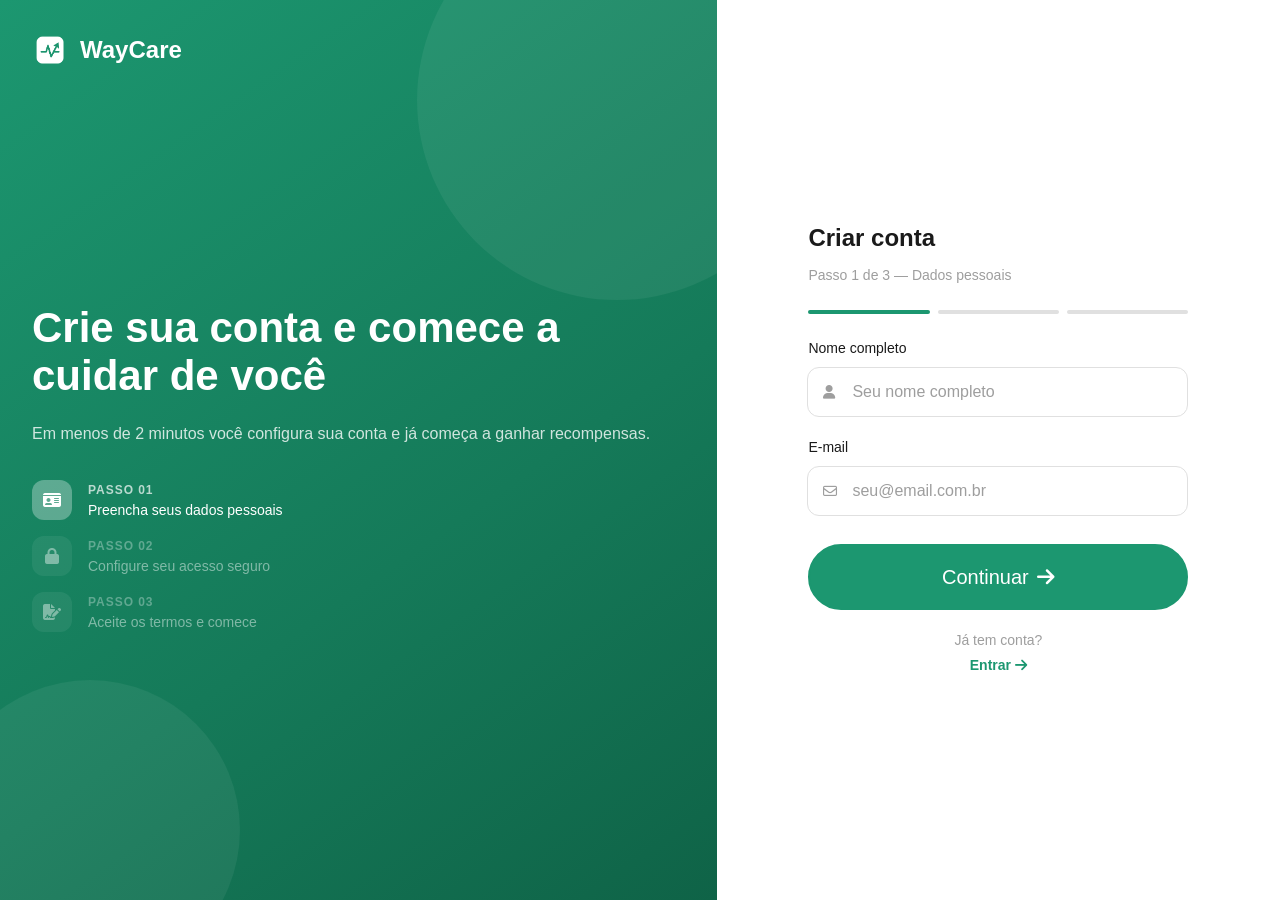
==== commit 384aa1ad: "feat: adiciona logo nas páginas e redireciona botão de logout para login" ====
--- a/pages/cadastro.html
+++ b/pages/cadastro.html
@@ -21,12 +21,8 @@
         <aside class="auth-hero">
             <!-- Logo -->
             <div class="auth-hero-logo">
-                <div class="auth-logo-icon">
-                    <i class="fa-solid fa-heart-pulse"></i>
-                </div>
-                <div class="auth-logo-text">
-                    <span class="auth-logo-name">WayCare</span>
-                </div>
+                <img src="../assets/images/LogoWayCare.png" alt="WayCare" height="36" />
+                <span class="auth-logo-name">WayCare</span>
             </div>
             <!-- Conteúdo área verde -->
             <div class="auth-hero-content">
@@ -260,147 +256,6 @@
     </div>
 
     <script src="https://cdn.jsdelivr.net/npm/bootstrap@5.3.3/dist/js/bootstrap.bundle.min.js"></script>
-    <script>
-        // Subtítulos de cada passo
-        const subtitles = [
-            'Passo 1 de 3 — Dados pessoais',
-            'Passo 2 de 3 — Acesso',
-            'Passo 3 de 3 — Confirmação'
-        ];
-
-        // Navega entre os passos
-        function irParaPasso(de, para) {
-            document.getElementById(`step-${de}`).classList.remove('active');
-            document.getElementById(`step-${para}`).classList.add('active');
-
-            document.getElementById('step-subtitle').textContent = subtitles[para - 1];
-
-            // Atualiza as barras de progresso
-            for (let i = 1; i <= 3; i++) {
-                const bar = document.getElementById(`progress-${i}`);
-                i <= para ? bar.classList.add('active') : bar.classList.remove('active');
-            }
-
-            // Atualiza os passos no painel esquerdo
-            for (let i = 1; i <= 3; i++) {
-                const heroStep = document.getElementById(`hero-step-${i}`);
-                i <= para ? heroStep.classList.add('active') : heroStep.classList.remove('active');
-            }
-        }
-
-        // Passo 1 -> 2
-        document.getElementById('btn-step-1').addEventListener('click', () => {
-            const nome = document.getElementById('cadastro-nome').value.trim();
-            const email = document.getElementById('cadastro-email').value.trim();
-            if (!nome || !email) {
-                alert('Por favor, preencha todos os campos.');
-                return;
-            }
-            irParaPasso(1, 2);
-        });
-
-        // Passo 2 -> 3
-        document.getElementById('btn-step-2').addEventListener('click', () => {
-            const senha = document.getElementById('cadastro-senha').value;
-            const confirma = document.getElementById('cadastro-confirma-senha').value;
-            if (senha.length < 8) {
-                alert('A senha deve ter no mínimo 8 caracteres.');
-                return;
-            }
-            if (senha !== confirma) {
-                alert('As senhas não coincidem.');
-                return;
-            }
-
-            // Preenche o resumo com os dados do passo 1
-            document.getElementById('resumo-nome').textContent =
-                document.getElementById('cadastro-nome').value.trim();
-            document.getElementById('resumo-email').textContent =
-                document.getElementById('cadastro-email').value.trim();
-
-            irParaPasso(2, 3);
-        });
-
-        // Voltar: passo 2 -> 1
-        document.getElementById('btn-back-1').addEventListener('click', () => {
-            irParaPasso(2, 1);
-        });
-
-        // Voltar: passo 3 -> 2
-        document.getElementById('btn-back-2').addEventListener('click', () => {
-            irParaPasso(3, 2);
-        });
-
-        // Toggle visibilidade das senhas
-        document.querySelectorAll('.input-toggle-password').forEach(btn => {
-            btn.addEventListener('click', () => {
-                const input = btn.closest('.input-icon-wrapper').querySelector('input');
-                const icon = btn.querySelector('i');
-                if (input.type === 'password') {
-                    input.type = 'text';
-                    icon.classList.replace('fa-eye', 'fa-eye-slash');
-                } else {
-                    input.type = 'password';
-                    icon.classList.replace('fa-eye-slash', 'fa-eye');
-                }
-            });
-        });
-
-        // Indicador de força da senha
-        document.getElementById('cadastro-senha').addEventListener('input', function () {
-            const val = this.value;
-            const temTamanho = val.length >= 8;
-            const temMaiuscula = /[A-Z]/.test(val);
-            const temNumero = /[0-9]/.test(val);
-
-            atualizarCriteria('criteria-length', temTamanho);
-            atualizarCriteria('criteria-upper', temMaiuscula);
-            atualizarCriteria('criteria-number', temNumero);
-
-            const pontos = [temTamanho, temMaiuscula, temNumero].filter(Boolean).length;
-            const labels = ['', 'Fraca', 'Média', 'Forte'];
-            const classes = ['', 'weak', 'medium', 'strong'];
-
-            document.getElementById('strength-label').textContent = pontos > 0 ? labels[pontos] : '';
-
-            for (let i = 1; i <= 3; i++) {
-                const bar = document.getElementById(`bar-${i}`);
-                bar.className = 'strength-bar';
-                if (i <= pontos) bar.classList.add(classes[pontos]);
-            }
-        });
-
-        function atualizarCriteria(id, valido) {
-            const el = document.getElementById(id);
-            const icon = el.querySelector('i');
-            if (valido) {
-                el.classList.add('valid');
-                icon.className = 'fa-solid fa-circle-check';
-            } else {
-                el.classList.remove('valid');
-                icon.className = 'fa-regular fa-circle-check';
-            }
-        }
-
-        // Verificar se senhas coincidem
-        document.getElementById('cadastro-confirma-senha').addEventListener('input', function () {
-            const senha = document.getElementById('cadastro-senha').value;
-            const msg = document.getElementById('match-msg');
-            if (this.value && this.value === senha) {
-                msg.textContent = '✓ Senhas coincidem';
-                msg.className = 'password-match-msg match-ok';
-            } else if (this.value) {
-                msg.textContent = '✗ Senhas não coincidem';
-                msg.className = 'password-match-msg match-error';
-            } else {
-                msg.textContent = '';
-            }
-        });
-
-        // Habilita botão criar conta só com checkbox marcado
-        document.getElementById('aceite-termos').addEventListener('change', function () {
-            document.getElementById('btn-criar-conta').disabled = !this.checked;
-        });
-    </script>
+    <script src="../js/cadastro.js"></script>
 </body>
 </html>
--- a/css/global.css
+++ b/css/global.css
@@ -295,7 +295,7 @@
 }
 
 .card-mission {
-  background-color: var(--color-surface);
+  background: var(--color-surface);
   border-radius: var(--radius-lg);
   padding: var(--space-5);
   box-shadow: var(--shadow-sm);
@@ -303,14 +303,26 @@
   transition: all var(--transition-normal);
 }
 
+.card-mission:hover {
+  transform: scale(1.02);
+  box-shadow: var(--shadow-md);
+  border-color: var(--color-primary);
+}
+
 .card-mission.in-progress {
   border-color: var(--color-warning);
-  background-color: #fffbf2;
+}
+
+.card-mission.in-progress:hover {
+  border-color: var(--color-primary);
 }
 
 .card-mission.completed {
   border-color: var(--color-accent-1);
-  background-color: var(--color-primary-light);
+}
+
+.card-mission.completed:hover {
+  border-color: var(--color-primary);
 }
 
 /* Badges - Tags */
@@ -318,7 +330,7 @@
   display: inline-flex;
   align-items: center;
   padding: var(--space-1) var(--space-3);
-  border-radius: var(--radius-full);
+  border-radius: var(--radius-sm);
   font-size: var(--font-size-xs);
   font-weight: var(--font-weight-medium);
   white-space: nowrap;
@@ -330,6 +342,8 @@
 .badge-info      { background-color: #e3f2fd; color: #1565c0; }
 .badge-error     { background-color: #ffebee; color: var(--color-error); }
 .badge-muted     { background-color: var(--color-bg); color: var(--color-text-muted); }
+.badge-purple    { background-color: #ede7f6; color: #5e35b1; }
+.badge-teal      { background-color: #e0f7f4; color: #00897b; }
 
 /* Progress Bar */
 .progress-bar {
@@ -369,6 +383,95 @@
   border-radius: 50%;
   background-color: var(--color-hc);
   display: inline-block;
+}
+
+/* Health Coins em cards de missão, trilhas e conquistas */
+.mission-hc {
+  display: inline-flex;
+  align-items: center;
+  gap: var(--space-1);
+  font-size: var(--font-size-sm);
+  font-weight: var(--font-weight-bold);
+  color: var(--color-hc);
+}
+
+
+/* Widget WayCare Bottle — sidebar (compartilhado entre todas as páginas) */
+.bottle-sidebar-widget {
+  margin: var(--space-3) var(--space-4);
+  padding: var(--space-4);
+  background-color: #033054;
+  border-radius: var(--radius-md);
+  text-decoration: none;
+  display: block;
+  transition: opacity var(--transition-fast);
+}
+
+.bottle-sidebar-widget:hover {
+  opacity: 0.9;
+}
+
+.bottle-widget-icon {
+  width: 28px;
+  height: 28px;
+  border-radius: var(--radius-sm);
+  background-color: rgba(33, 150, 243, 0.2);
+  display: flex;
+  align-items: center;
+  justify-content: center;
+  color: var(--color-info);
+  font-size: 12px;
+  flex-shrink: 0;
+}
+
+.bottle-widget-title {
+  font-size: var(--font-size-xs);
+  font-weight: var(--font-weight-bold);
+  color: var(--color-white);
+  line-height: 1;
+}
+
+.bottle-widget-status {
+  display: flex;
+  align-items: center;
+  gap: var(--space-1);
+  font-size: var(--font-size-xs);
+  color: var(--color-info);
+}
+
+.bottle-status-dot {
+  width: 6px;
+  height: 6px;
+  border-radius: 50%;
+  background-color: var(--color-info);
+}
+
+.bottle-widget-ml {
+  font-size: var(--font-size-base);
+  font-weight: var(--font-weight-bold);
+  color: var(--color-white);
+}
+
+.bottle-widget-meta {
+  font-size: var(--font-size-xs);
+  color: rgba(255, 255, 255, 0.5);
+}
+
+.bottle-widget-bar {
+  height: 4px;
+  background-color: rgba(255, 255, 255, 0.15);
+}
+
+.bottle-widget-fill {
+  background-color: var(--color-info);
+}
+
+.bottle-widget-pct {
+  font-size: var(--font-size-xs);
+  color: rgba(255, 255, 255, 0.5);
+  text-align: right;
+  display: block;
+  margin-top: var(--space-1);
 }
 
 /* Inputs */
@@ -500,6 +603,9 @@
   font-size: var(--font-size-lg);
   font-weight: var(--font-weight-bold);
   color: var(--color-primary);
+  display: flex;
+  align-items: center;
+  gap: var(--space-2);
 }
 
 .sidebar-nav {
@@ -547,6 +653,27 @@
   display: flex;
   align-items: center;
   gap: var(--space-3);
+}
+
+.sidebar-logout {
+  margin-left: auto;
+  width: 32px;
+  height: 32px;
+  border-radius: var(--radius-sm);
+  display: flex;
+  align-items: center;
+  justify-content: center;
+  color: var(--color-text-muted);
+  cursor: pointer;
+  transition: all var(--transition-fast);
+  flex-shrink: 0;
+  background: none;
+  border: none;
+}
+
+.sidebar-logout:hover {
+  background-color: #ffebee;
+  color: var(--color-error);
 }
 
 .sidebar-user-info {
--- a/css/auth.css
+++ b/css/auth.css
@@ -55,6 +55,8 @@
   gap: var(--space-3);
   position: relative;
   z-index: 1;
+  align-items: center;
+  filter: brightness(0) invert(1);
 }
 
 .auth-logo-icon {
